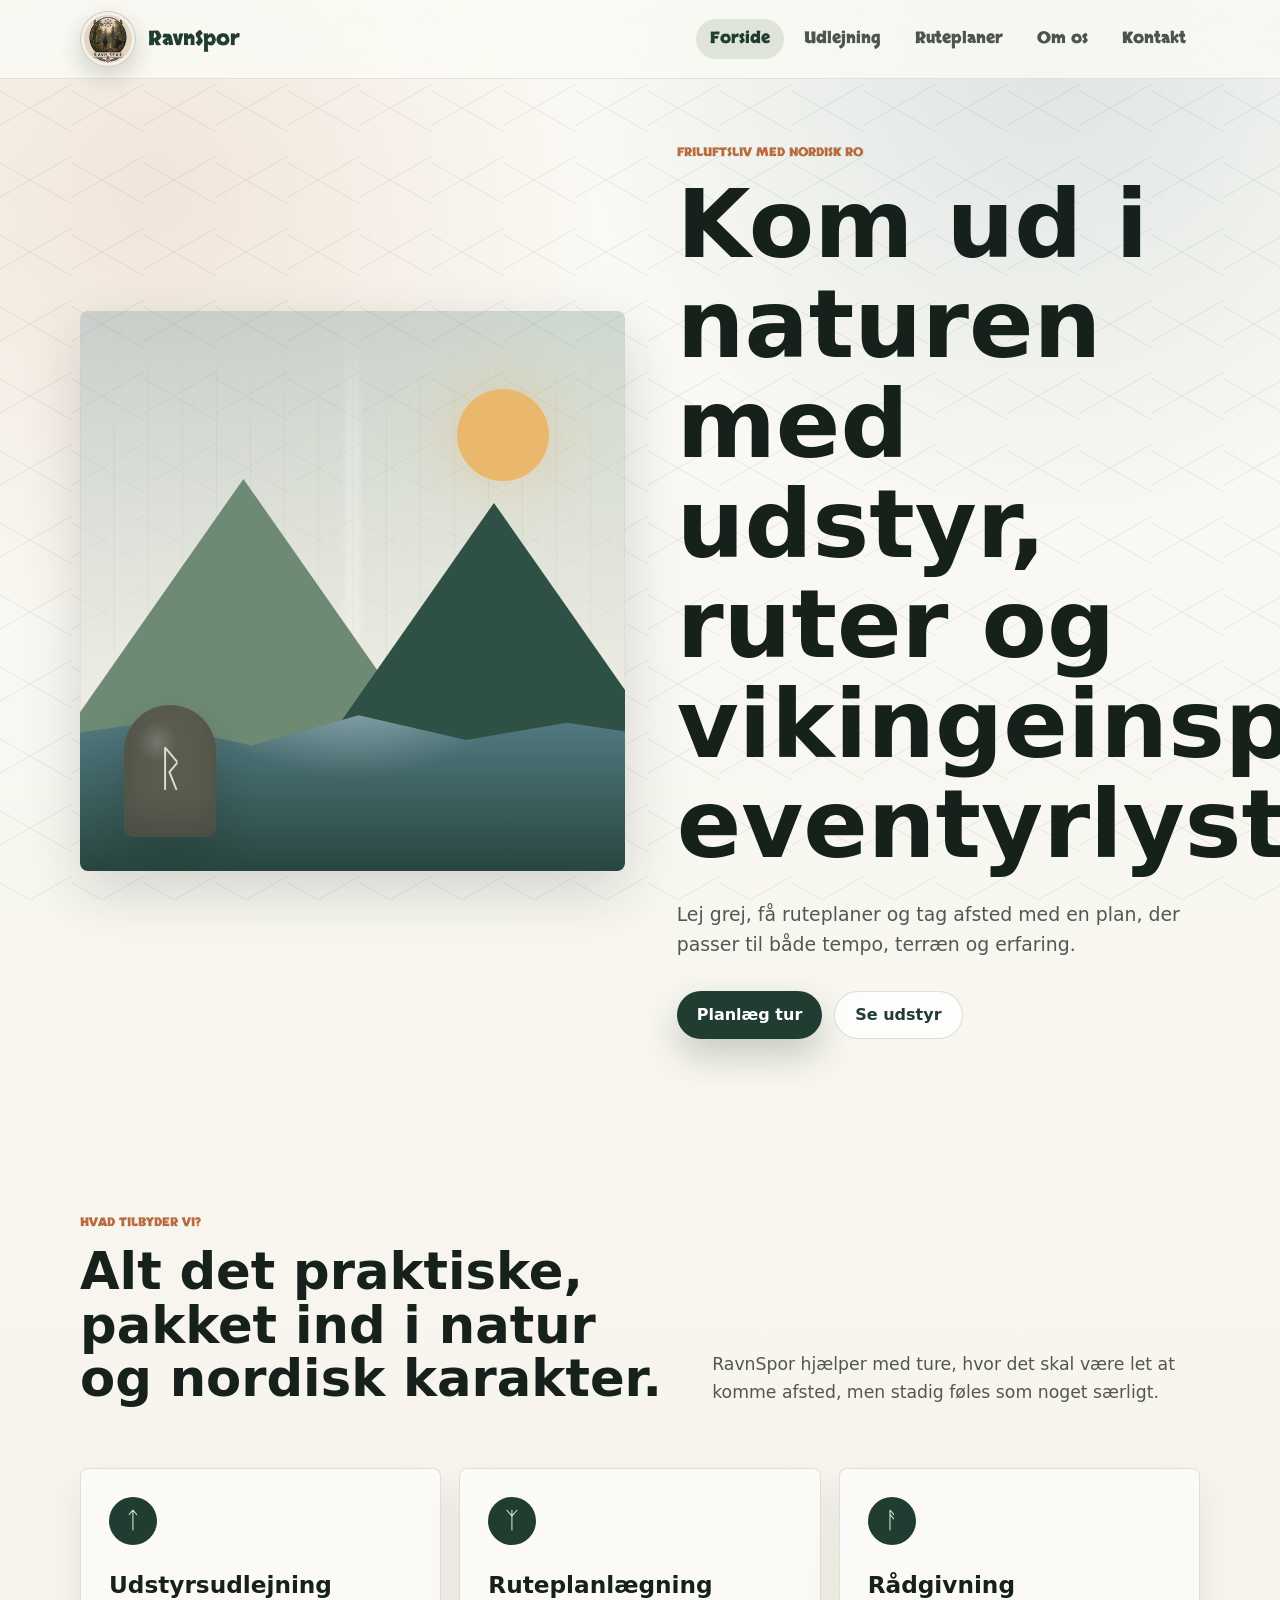
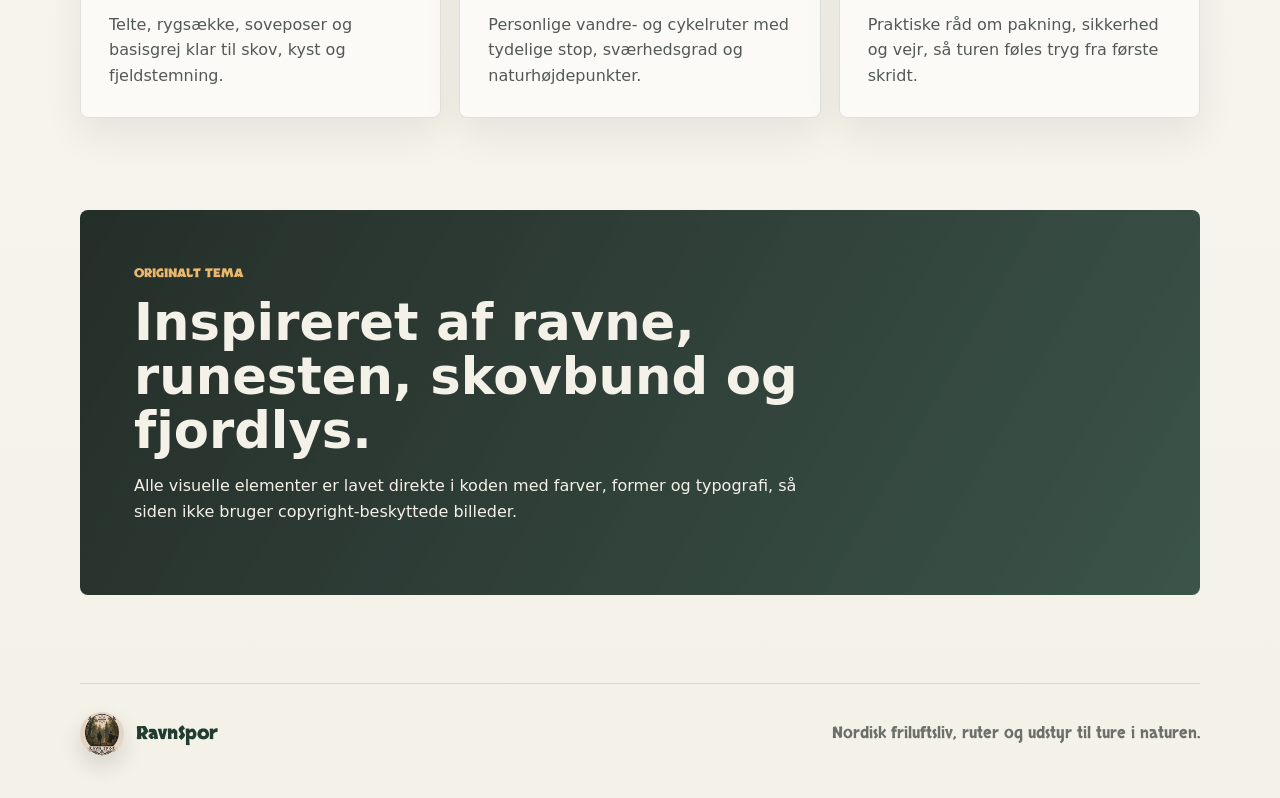
==== index.html @ ff94f29c "source repo import" ====
<!DOCTYPE html>
<html lang="da">
<head>
  <meta charset="UTF-8">
  <meta name="viewport" content="width=device-width, initial-scale=1.0">
  <title>RavnSpor | Nordisk friluftsliv</title>
  <link rel="preconnect" href="https://fonts.googleapis.com">
  <link rel="preconnect" href="https://fonts.gstatic.com" crossorigin>
  <link href="https://fonts.googleapis.com/css2?family=Skranji:wght@400;700&display=swap" rel="stylesheet">
  <link rel="stylesheet" href="css/style.css">
</head>
<body>
<header class="site-header">
  <nav class="nav" aria-label="Hovednavigation">
    <a class="brand" href="index.html">
      <span class="brand-mark" aria-hidden="true">
        <img src="assets/ravnspor-logo.png" alt="">
      </span>
      <span>RavnSpor</span>
    </a>
    <ul>
      <li><a href="index.html" aria-current="page">Forside</a></li>
      <li><a href="udlejning.html">Udlejning</a></li>
      <li><a href="ruteplaner.html">Ruteplaner</a></li>
      <li><a href="om-os.html">Om os</a></li>
      <li><a href="kontakt.html">Kontakt</a></li>
    </ul>
  </nav>
</header>

<main>
  <section class="hero">
    <div class="hero-art" aria-hidden="true">
      <span class="sun"></span>
      <span class="mountain mountain-back"></span>
      <span class="mountain mountain-front"></span>
      <span class="fjord"></span>
      <span class="rune-stone">ᚱ</span>
    </div>
    <div class="hero-content">
      <p class="eyebrow">Friluftsliv med nordisk ro</p>
      <h1>Kom ud i naturen med udstyr, ruter og vikingeinspireret eventyrlyst.</h1>
      <p>Lej grej, få ruteplaner og tag afsted med en plan, der passer til både tempo, terræn og erfaring.</p>
      <div class="actions">
        <a class="btn btn-primary" href="kontakt.html">Planlæg tur</a>
        <a class="btn btn-secondary" href="udlejning.html">Se udstyr</a>
      </div>
    </div>
  </section>

  <section class="intro-section">
    <div>
      <p class="eyebrow">Hvad tilbyder vi?</p>
      <h2>Alt det praktiske, pakket ind i natur og nordisk karakter.</h2>
    </div>
    <p>RavnSpor hjælper med ture, hvor det skal være let at komme afsted, men stadig føles som noget særligt.</p>
  </section>

  <section class="cards" aria-label="Ydelser">
    <article class="card">
      <span class="card-icon" aria-hidden="true">ᛏ</span>
      <h3>Udstyrsudlejning</h3>
      <p>Telte, rygsække, soveposer og basisgrej klar til skov, kyst og fjeldstemning.</p>
    </article>
    <article class="card">
      <span class="card-icon" aria-hidden="true">ᛉ</span>
      <h3>Ruteplanlægning</h3>
      <p>Personlige vandre- og cykelruter med tydelige stop, sværhedsgrad og naturhøjdepunkter.</p>
    </article>
    <article class="card">
      <span class="card-icon" aria-hidden="true">ᚨ</span>
      <h3>Rådgivning</h3>
      <p>Praktiske råd om pakning, sikkerhed og vejr, så turen føles tryg fra første skridt.</p>
    </article>
  </section>

  <section class="feature-band">
    <div>
      <p class="eyebrow">Originalt tema</p>
      <h2>Inspireret af ravne, runesten, skovbund og fjordlys.</h2>
      <p>Alle visuelle elementer er lavet direkte i koden med farver, former og typografi, så siden ikke bruger copyright-beskyttede billeder.</p>
    </div>
  </section>
</main>

<footer class="site-footer">
  <a class="footer-brand" href="index.html">
    <img src="assets/ravnspor-logo.png" alt="">
    <span>RavnSpor</span>
  </a>
  <p>Nordisk friluftsliv, ruter og udstyr til ture i naturen.</p>
</footer>

<script src="js/main.js"></script>
</body>
</html>
---- css/style.css ----
:root {
  --display-font: "Skranji", Georgia, serif;
  --ink: #17211c;
  --pine: #213d32;
  --moss: #5f7d4f;
  --fjord: #5d8792;
  --stone: #d9d4c3;
  --mist: #f4f1e8;
  --ember: #b86b3f;
  --shadow: 0 22px 60px rgba(23, 33, 28, 0.16);
}

* {
  box-sizing: border-box;
}

html {
  scroll-behavior: smooth;
}

body {
  min-height: 100vh;
  margin: 0;
  display: flex;
  flex-direction: column;
  color: var(--ink);
  font-family: Inter, ui-sans-serif, system-ui, -apple-system, BlinkMacSystemFont, "Segoe UI", sans-serif;
  line-height: 1.6;
  background:
    radial-gradient(circle at 12% 8%, rgba(184, 107, 63, 0.14), transparent 28rem),
    radial-gradient(circle at 82% 2%, rgba(93, 135, 146, 0.18), transparent 30rem),
    linear-gradient(180deg, #fbfaf5 0%, var(--mist) 100%);
}

body::before {
  content: "";
  position: fixed;
  inset: 0;
  z-index: -1;
  opacity: 0.08;
  background-image:
    linear-gradient(30deg, transparent 46%, var(--pine) 47%, transparent 48%),
    linear-gradient(150deg, transparent 46%, var(--pine) 47%, transparent 48%);
  background-size: 72px 72px;
}

a {
  color: inherit;
}

.site-header {
  font-family: var(--display-font);
  position: sticky;
  top: 0;
  z-index: 10;
  border-bottom: 1px solid rgba(23, 33, 28, 0.1);
  background: rgba(251, 250, 245, 0.82);
  backdrop-filter: blur(18px);
}

.nav {
  width: min(1120px, calc(100% - 32px));
  min-height: 78px;
  margin: 0 auto;
  display: flex;
  align-items: center;
  justify-content: space-between;
  gap: 24px;
}

.brand {
  display: inline-flex;
  align-items: center;
  gap: 12px;
  color: var(--pine);
  font-size: 1.25rem;
  font-weight: 700;
  text-decoration: none;
}

.brand-mark {
  width: 56px;
  height: 56px;
  display: grid;
  place-items: center;
  padding: 3px;
  border: 1px solid rgba(23, 33, 28, 0.18);
  border-radius: 50%;
  overflow: hidden;
  background: rgba(244, 241, 232, 0.88);
  box-shadow: 0 10px 24px rgba(23, 33, 28, 0.18);
}

.brand-mark img {
  width: 100%;
  height: 100%;
  display: block;
  border-radius: 50%;
  object-fit: cover;
}

.nav ul {
  margin: 0;
  padding: 0;
  display: flex;
  align-items: center;
  gap: 6px;
  list-style: none;
}

.nav a:not(.brand) {
  display: inline-flex;
  align-items: center;
  min-height: 40px;
  padding: 0 14px;
  border-radius: 999px;
  color: rgba(23, 33, 28, 0.76);
  font-weight: 700;
  text-decoration: none;
}

.nav a:hover,
.nav a[aria-current="page"] {
  color: var(--pine);
  background: rgba(95, 125, 79, 0.16);
}

main {
  flex: 1;
  overflow: hidden;
}

.hero {
  width: min(1120px, calc(100% - 32px));
  min-height: calc(100vh - 78px);
  margin: 0 auto;
  padding: 64px 0 88px;
  display: grid;
  grid-template-columns: minmax(0, 1.02fr) minmax(320px, 0.98fr);
  align-items: center;
  gap: 52px;
}

.hero-content {
  max-width: 680px;
}

.eyebrow {
  font-family: var(--display-font);
  margin: 0 0 12px;
  color: var(--ember);
  font-size: 0.78rem;
  font-weight: 700;
  letter-spacing: 0;
  text-transform: uppercase;
}

h1,
h2,
h3 {
  margin: 0;
  line-height: 1.05;
}

h1 {
  max-width: 760px;
  font-size: clamp(2.8rem, 8vw, 5.95rem);
  letter-spacing: 0;
}

h2 {
  font-size: clamp(2rem, 4vw, 3.2rem);
}

h3 {
  font-size: 1.35rem;
}

p {
  color: rgba(23, 33, 28, 0.74);
}

.hero-content > p:not(.eyebrow) {
  max-width: 590px;
  margin: 24px 0 0;
  font-size: 1.18rem;
}

.actions {
  margin-top: 32px;
  display: flex;
  flex-wrap: wrap;
  gap: 12px;
}

.btn {
  min-height: 48px;
  display: inline-flex;
  align-items: center;
  justify-content: center;
  padding: 0 20px;
  border-radius: 999px;
  font-weight: 850;
  text-decoration: none;
  transition: transform 180ms ease, box-shadow 180ms ease;
}

.btn:hover {
  transform: translateY(-2px);
}

.btn-primary {
  color: #fff;
  background: var(--pine);
  box-shadow: 0 16px 36px rgba(33, 61, 50, 0.24);
}

.btn-secondary {
  color: var(--pine);
  background: rgba(255, 255, 255, 0.72);
  border: 1px solid rgba(23, 33, 28, 0.14);
}

.hero-art {
  position: relative;
  min-height: 560px;
  border-radius: 8px;
  overflow: hidden;
  background:
    linear-gradient(180deg, rgba(244, 241, 232, 0) 0%, rgba(244, 241, 232, 0.78) 68%),
    linear-gradient(140deg, rgba(93, 135, 146, 0.28), rgba(95, 125, 79, 0.28));
  box-shadow: var(--shadow);
}

.hero-art::before {
  content: "";
  position: absolute;
  inset: 0;
  background:
    linear-gradient(90deg, transparent 0 48%, rgba(255, 255, 255, 0.22) 49% 51%, transparent 52%),
    repeating-linear-gradient(90deg, rgba(23, 33, 28, 0.04) 0 1px, transparent 1px 34px);
  mask-image: linear-gradient(180deg, transparent 0%, #000 24%, #000 78%, transparent 100%);
}

.sun {
  position: absolute;
  top: 78px;
  right: 76px;
  width: 92px;
  height: 92px;
  border-radius: 50%;
  background: #e9b86c;
  box-shadow: 0 0 70px rgba(233, 184, 108, 0.48);
}

.mountain {
  position: absolute;
  bottom: 112px;
  width: 72%;
  aspect-ratio: 1.4;
  clip-path: polygon(50% 0, 100% 100%, 0 100%);
}

.mountain-back {
  left: -6%;
  background: #6e8a75;
}

.mountain-front {
  right: -12%;
  bottom: 88px;
  background: #2f5145;
}

.fjord {
  position: absolute;
  left: -8%;
  right: -8%;
  bottom: 0;
  height: 190px;
  background:
    radial-gradient(ellipse at 50% 0%, rgba(255, 255, 255, 0.38), transparent 36%),
    linear-gradient(180deg, var(--fjord), #28463f);
  clip-path: polygon(0 30%, 18% 22%, 34% 34%, 51% 18%, 68% 31%, 84% 22%, 100% 30%, 100% 100%, 0 100%);
}

.rune-stone {
  font-family: var(--display-font);
  position: absolute;
  left: 44px;
  bottom: 34px;
  width: 92px;
  height: 132px;
  display: grid;
  place-items: center;
  border-radius: 46px 46px 10px 10px;
  color: rgba(244, 241, 232, 0.84);
  font-size: 3rem;
  background:
    radial-gradient(circle at 36% 28%, rgba(255, 255, 255, 0.16), transparent 18%),
    #5b5c50;
  box-shadow: inset 0 -18px 30px rgba(23, 33, 28, 0.24), 0 20px 40px rgba(23, 33, 28, 0.22);
}

.intro-section,
.cards,
.feature-band,
.page-hero,
.timeline,
.contact-layout {
  width: min(1120px, calc(100% - 32px));
  margin: 0 auto;
}

.intro-section {
  padding: 86px 0 28px;
  display: grid;
  grid-template-columns: minmax(0, 1.1fr) minmax(260px, 0.9fr);
  gap: 36px;
  align-items: end;
}

.intro-section > p {
  margin: 0;
  font-size: 1.08rem;
}

.cards {
  padding: 34px 0 92px;
  display: grid;
  grid-template-columns: repeat(3, minmax(0, 1fr));
  gap: 18px;
}

.card {
  min-height: 250px;
  padding: 28px;
  border: 1px solid rgba(23, 33, 28, 0.12);
  border-radius: 8px;
  background: rgba(255, 255, 255, 0.58);
  box-shadow: 0 16px 38px rgba(23, 33, 28, 0.08);
}

.card-icon {
  font-family: var(--display-font);
  width: 48px;
  height: 48px;
  margin-bottom: 28px;
  display: grid;
  place-items: center;
  border-radius: 50%;
  color: var(--mist);
  font-size: 1.45rem;
  background: var(--pine);
}

.card h2,
.card h3 {
  font-size: 1.45rem;
}

.card p {
  margin: 14px 0 0;
}

.feature-band {
  margin-bottom: 88px;
  padding: 54px;
  border-radius: 8px;
  color: var(--mist);
  background:
    linear-gradient(120deg, rgba(23, 33, 28, 0.94), rgba(33, 61, 50, 0.88)),
    repeating-linear-gradient(45deg, transparent 0 18px, rgba(255, 255, 255, 0.1) 18px 19px);
}

.feature-band h2,
.feature-band p {
  max-width: 700px;
  color: var(--mist);
}

.feature-band .eyebrow {
  color: #e9b86c;
}

.subpage {
  padding-bottom: 92px;
}

.page-hero {
  padding: 86px 0 54px;
}

.page-hero h1 {
  font-size: clamp(2.5rem, 7vw, 5rem);
}

.page-hero p:not(.eyebrow) {
  max-width: 720px;
  margin: 22px 0 0;
  font-size: 1.14rem;
}

.route-hero {
  position: relative;
}

.route-hero::after {
  content: "";
  position: absolute;
  right: 0;
  bottom: 42px;
  width: min(360px, 42vw);
  height: 120px;
  opacity: 0.32;
  background:
    radial-gradient(circle at 12% 50%, var(--ember) 0 7px, transparent 8px),
    radial-gradient(circle at 45% 20%, var(--pine) 0 7px, transparent 8px),
    radial-gradient(circle at 78% 55%, var(--fjord) 0 7px, transparent 8px);
  border-top: 3px dashed var(--pine);
  transform: rotate(-4deg);
}

.timeline {
  display: grid;
  grid-template-columns: repeat(3, minmax(0, 1fr));
  gap: 18px;
}

.timeline article,
.contact-card {
  padding: 28px;
  border-radius: 8px;
  background: rgba(255, 255, 255, 0.62);
  border: 1px solid rgba(23, 33, 28, 0.12);
  box-shadow: 0 16px 38px rgba(23, 33, 28, 0.08);
}

.timeline span {
  color: var(--ember);
  font-weight: 900;
}

.timeline h2,
.contact-card h2 {
  margin-top: 14px;
  font-size: 1.45rem;
}

.contact-layout {
  display: grid;
  grid-template-columns: minmax(0, 1fr) minmax(280px, 360px);
  gap: 36px;
  align-items: start;
}

.contact-layout .page-hero {
  width: auto;
  margin: 0;
}

.contact-card {
  margin-top: 92px;
}

.contact-card .btn {
  margin-top: 12px;
}

.about-hero {
  position: relative;
}

.about-hero::after {
  content: "";
  position: absolute;
  right: 0;
  bottom: 38px;
  width: min(260px, 36vw);
  height: 260px;
  opacity: 0.22;
  background:
    radial-gradient(circle at 50% 50%, transparent 0 28px, var(--pine) 29px 33px, transparent 34px),
    linear-gradient(90deg, transparent 47%, var(--pine) 48% 52%, transparent 53%),
    linear-gradient(0deg, transparent 47%, var(--pine) 48% 52%, transparent 53%),
    linear-gradient(45deg, transparent 47%, var(--pine) 48% 52%, transparent 53%),
    linear-gradient(135deg, transparent 47%, var(--pine) 48% 52%, transparent 53%);
  border-radius: 50%;
}

.about-grid,
.values {
  width: min(1120px, calc(100% - 32px));
  margin: 0 auto;
}

.about-grid {
  display: grid;
  grid-template-columns: repeat(2, minmax(0, 1fr));
  gap: 18px;
  padding-bottom: 34px;
}

.about-panel {
  min-height: 320px;
  padding: 34px;
  border: 1px solid rgba(23, 33, 28, 0.12);
  border-radius: 8px;
  background: rgba(255, 255, 255, 0.62);
  box-shadow: 0 16px 38px rgba(23, 33, 28, 0.08);
}

.about-panel-dark {
  color: var(--mist);
  background:
    linear-gradient(140deg, rgba(23, 33, 28, 0.95), rgba(33, 61, 50, 0.88)),
    repeating-linear-gradient(45deg, transparent 0 18px, rgba(255, 255, 255, 0.1) 18px 19px);
}

.about-panel h2 {
  font-size: clamp(1.8rem, 3vw, 2.6rem);
}

.about-panel p:not(.eyebrow) {
  margin: 18px 0 0;
}

.about-panel-dark p,
.about-panel-dark h2 {
  color: var(--mist);
}

.about-panel-dark .eyebrow {
  color: #e9b86c;
}

.founder-section {
  width: min(1120px, calc(100% - 32px));
  margin: 0 auto;
  padding: 28px 0 52px;
  display: grid;
  grid-template-columns: minmax(280px, 0.82fr) minmax(0, 1.18fr);
  gap: 34px;
  align-items: center;
}

.founder-photo {
  position: relative;
  min-height: 480px;
  border-radius: 8px;
  overflow: hidden;
  background: var(--stone);
  box-shadow: var(--shadow);
}

.founder-photo::after {
  content: "";
  position: absolute;
  inset: 0;
  background: linear-gradient(180deg, transparent 58%, rgba(23, 33, 28, 0.22));
  pointer-events: none;
}

.founder-photo img {
  width: 100%;
  height: 100%;
  min-height: 480px;
  display: block;
  object-fit: cover;
  object-position: 50% 34%;
}

.founder-copy {
  padding: 34px;
  border-radius: 8px;
  border: 1px solid rgba(23, 33, 28, 0.12);
  background: rgba(255, 255, 255, 0.58);
  box-shadow: 0 16px 38px rgba(23, 33, 28, 0.08);
}

.founder-copy h2 {
  font-size: clamp(1.8rem, 3vw, 2.8rem);
}

.founder-copy p:not(.eyebrow) {
  margin: 18px 0 0;
}

.values {
  display: grid;
  grid-template-columns: repeat(3, minmax(0, 1fr));
  gap: 18px;
  padding: 18px 0 92px;
}

.values article {
  padding: 28px;
  border-radius: 8px;
  background: rgba(255, 255, 255, 0.52);
  border: 1px solid rgba(23, 33, 28, 0.12);
}

.values span {
  color: var(--ember);
  font-family: var(--display-font);
  font-weight: 700;
}

.values h2 {
  margin-top: 14px;
  font-size: 1.45rem;
}

.site-footer {
  width: min(1120px, calc(100% - 32px));
  margin: 0 auto;
  padding: 28px 0 42px;
  display: flex;
  align-items: center;
  justify-content: space-between;
  gap: 20px;
  border-top: 1px solid rgba(23, 33, 28, 0.12);
  font-family: var(--display-font);
}

.footer-brand {
  display: inline-flex;
  align-items: center;
  gap: 12px;
  color: var(--pine);
  font-size: 1.1rem;
  font-weight: 700;
  text-decoration: none;
}

.footer-brand img {
  width: 44px;
  height: 44px;
  border-radius: 50%;
  object-fit: cover;
  box-shadow: 0 10px 22px rgba(23, 33, 28, 0.14);
}

.site-footer p {
  margin: 0;
  color: rgba(23, 33, 28, 0.62);
  text-align: right;
}

@media (max-width: 820px) {
  .nav {
    min-height: auto;
    padding: 16px 0;
    align-items: flex-start;
    flex-direction: column;
  }

  .nav ul {
    width: 100%;
    overflow-x: auto;
    padding-bottom: 4px;
  }

  .hero,
  .intro-section,
  .contact-layout,
  .founder-section {
    grid-template-columns: 1fr;
  }

  .hero {
    min-height: auto;
    padding-top: 44px;
  }

  .hero-art {
    min-height: 430px;
    order: -1;
  }

  .cards,
  .timeline,
  .about-grid,
  .values {
    grid-template-columns: 1fr;
  }

  .feature-band {
    padding: 34px 24px;
  }

  .contact-card {
    margin-top: 0;
  }

  .site-footer {
    align-items: flex-start;
    flex-direction: column;
  }

  .site-footer p {
    text-align: left;
  }
}

@media (max-width: 520px) {
  .nav a:not(.brand) {
    padding: 0 11px;
    font-size: 0.92rem;
  }

  .hero-art {
    min-height: 340px;
  }

  .sun {
    top: 48px;
    right: 42px;
    width: 70px;
    height: 70px;
  }

  .rune-stone {
    left: 24px;
    width: 72px;
    height: 108px;
  }

  .card {
    min-height: auto;
  }

  .founder-photo,
  .founder-photo img {
    min-height: 380px;
  }
}
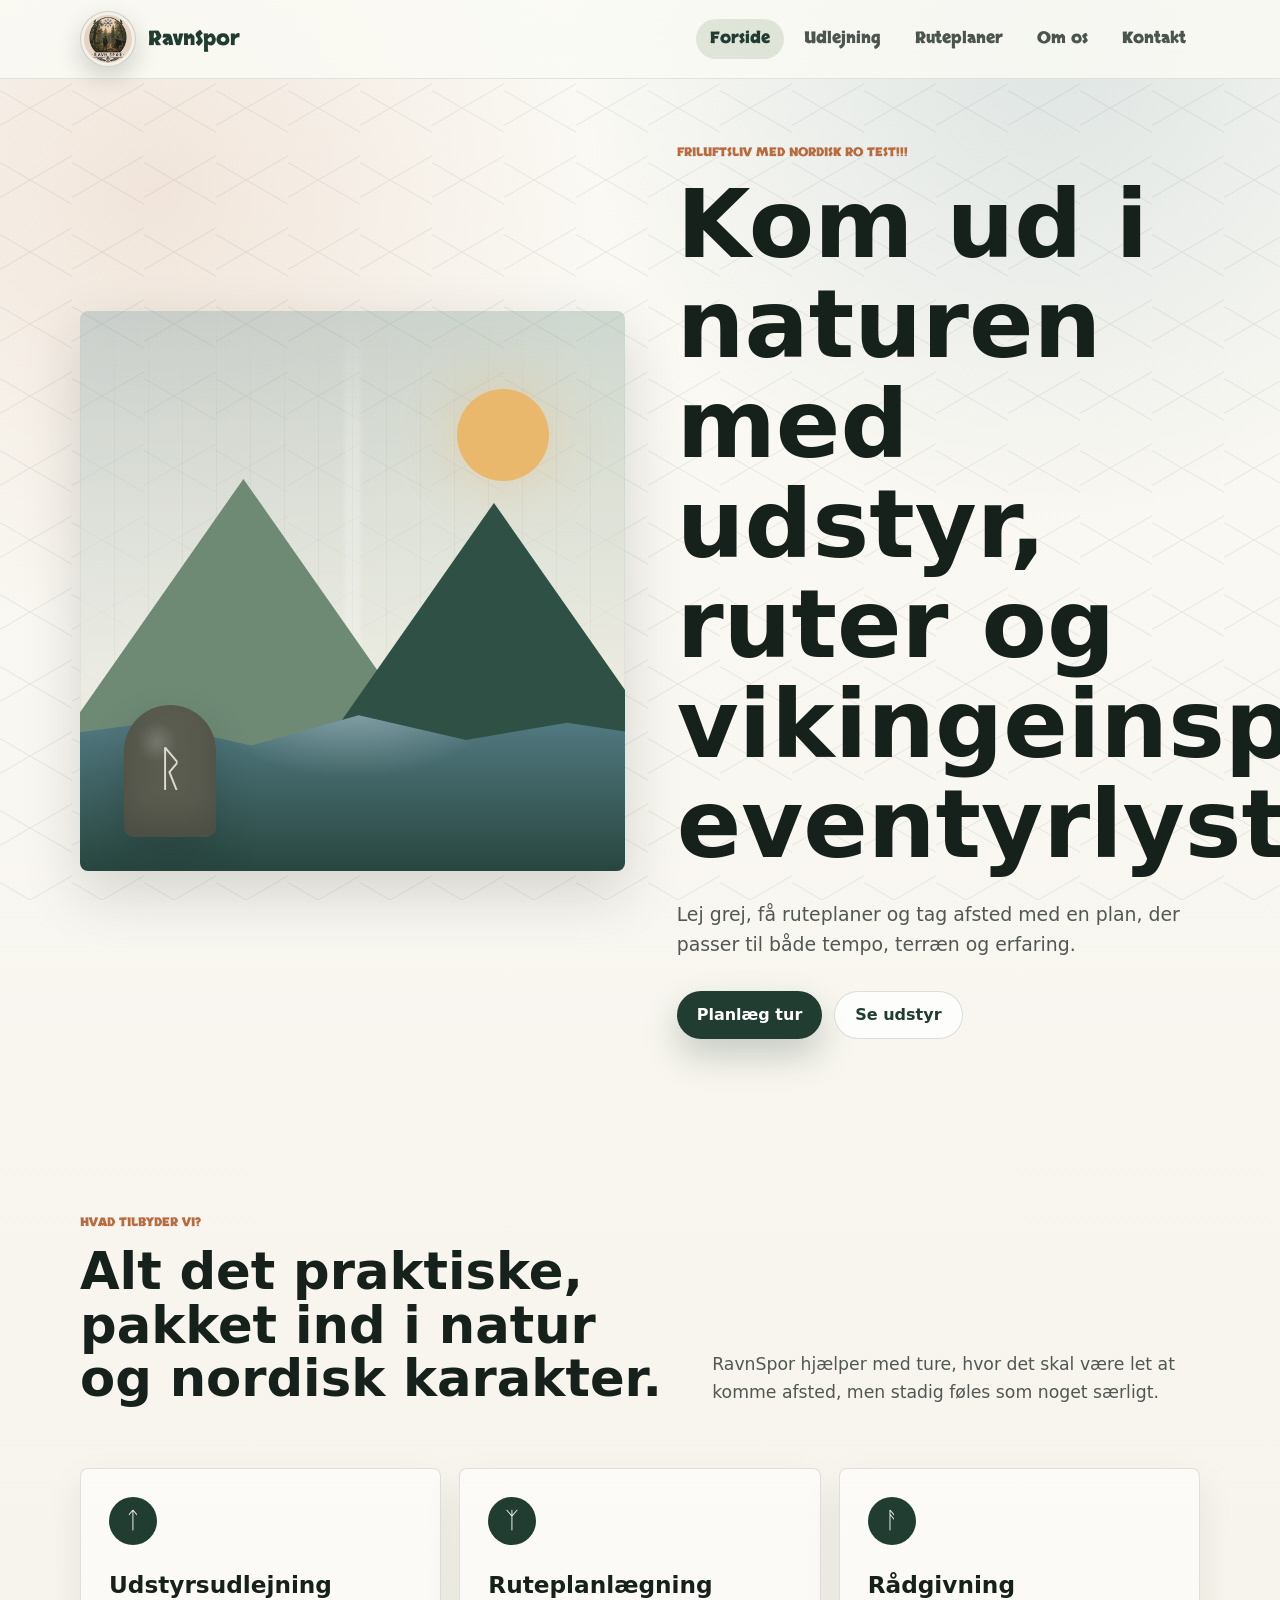
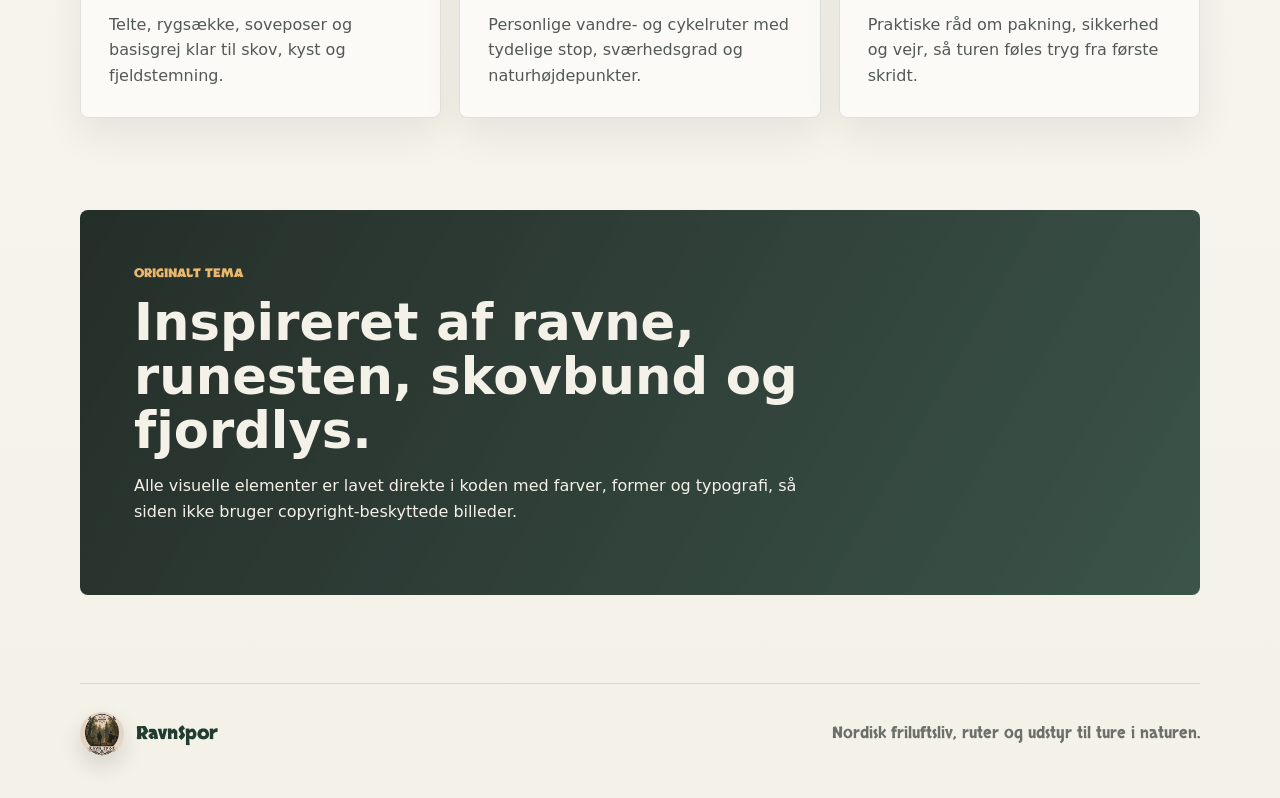
==== commit e7358d3b: "Update index.html" ====
--- a/index.html
+++ b/index.html
@@ -38,7 +38,7 @@
       <span class="rune-stone">ᚱ</span>
     </div>
     <div class="hero-content">
-      <p class="eyebrow">Friluftsliv med nordisk ro</p>
+      <p class="eyebrow">Friluftsliv med nordisk ro TEST!!!</p>
       <h1>Kom ud i naturen med udstyr, ruter og vikingeinspireret eventyrlyst.</h1>
       <p>Lej grej, få ruteplaner og tag afsted med en plan, der passer til både tempo, terræn og erfaring.</p>
       <div class="actions">
